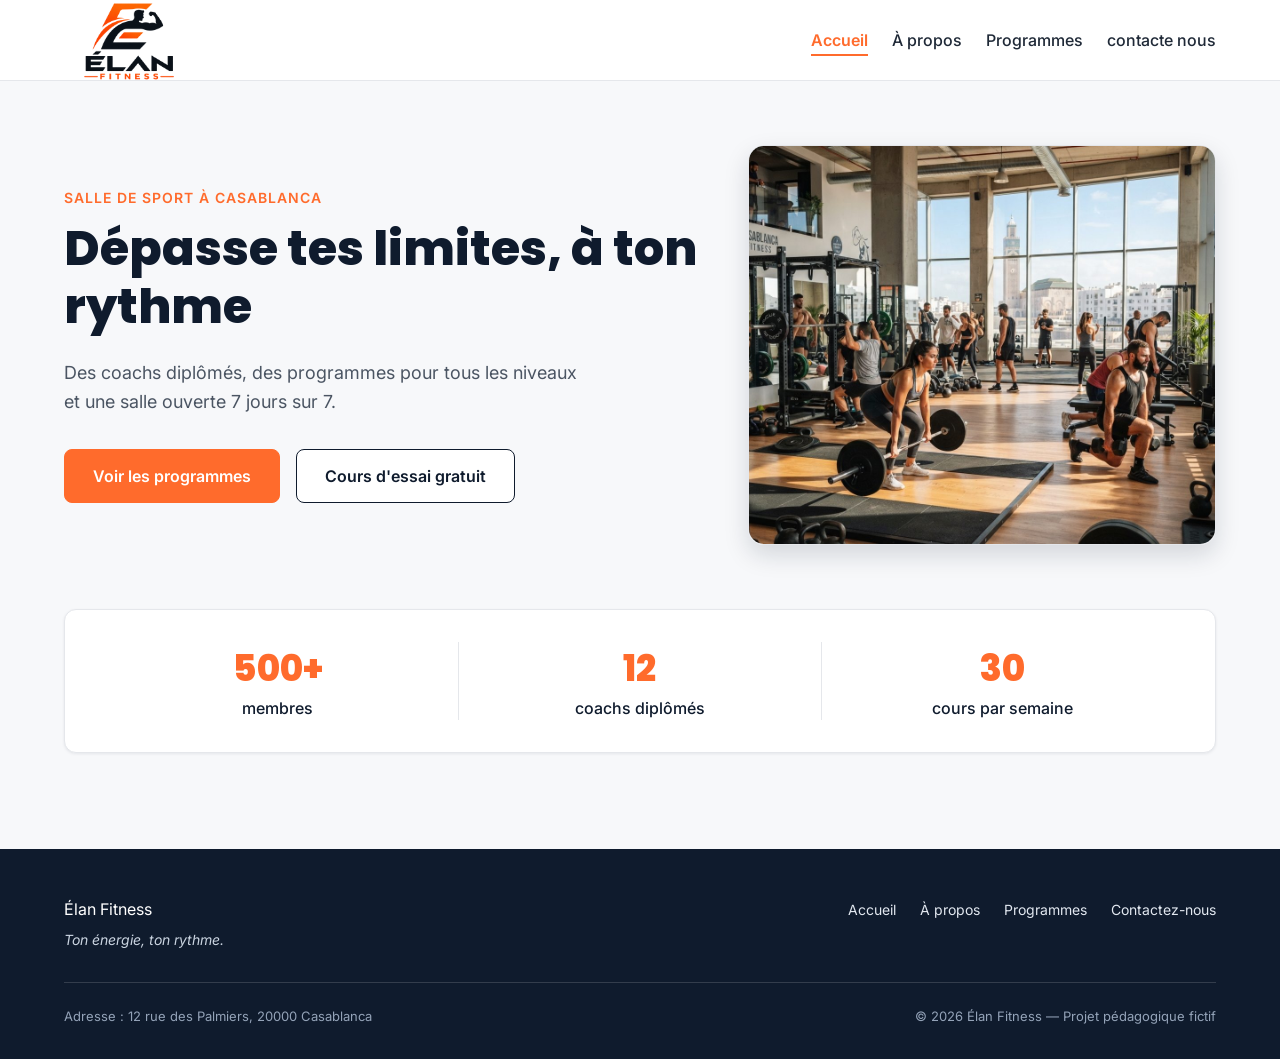
==== index.html @ 40d0f0f4 "modification sur la responsivete de sit et ajoute RADEME" ====
<!DOCTYPE html>
<html lang="fr">
<head>
  <meta charset="UTF-8">
  <meta name="viewport" content="width=device-width, initial-scale=1">
  <meta name="description" content="Élan Fitness, salle de sport à Casablanca : musculation, cardio, yoga et boxe fitness. Profitez de coachs diplômés, d’un accompagnement personnalisé et réservez votre séance d’essai.">
  <title>Élan Fitness | Salle de sport à Casablanca</title>

  <link rel="preconnect" href="https://fonts.googleapis.com">
  <link rel="preconnect" href="https://fonts.gstatic.com" crossorigin>
  <link href="https://fonts.googleapis.com/css2?family=Inter:wght@400;500;600&family=Poppins:wght@600;700;800&display=swap" rel="stylesheet">

  <link rel="stylesheet" href="style.css">
</head>
<body>

  <header class="en-tete">
    <div class="conteneur en-tete-contenu">
      <a href="accueil.html" class="logo"><img src="img/logo.png" alt="logo de la sit web elne èlan Fitness"></a>
      <input type="checkbox" id="menu-toggle">
      <label for="menu-toggle" class="menu-burger">☰</label>

      <nav aria-label="Navigation principale">
        <ul class="menu">
          <li><a href="accueil.html" class="lien-actif">Accueil</a></li>
          <li><a href="a_propose.html" >À propos</a></li>
          <li><a href="page_programmes.html" >Programmes</a></li>
          <li><a href="Contactez-nous.html" >contacte nous</a></li>
        </ul>
      </nav>
       
    </div>
  </header>

    <section id="accueil" class="hero">
      <div class="conteneur">

        <div class="hero-contenu">
          <div class="hero-texte">
            <p class="sur-titre">Salle de sport à Casablanca</p>
            <h1>Dépasse tes limites, à ton rythme</h1>
            <p class="hero-description">
              Des coachs diplômés, des programmes pour tous les niveaux et une salle ouverte 7 jours sur 7.
            </p>
            <div class="boutons">
              <a href="page_programmes.html" class="bouton bouton-principal">Voir les programmes</a>
              <a href="Contactez-nous.html" class="bouton bouton-secondaire">Cours d'essai gratuit</a>
            </div>
          </div>

          <img class="hero-image" src="img/hero.jpg" alt="Des personnes s'entraînent dans une salle de sport lumineuse à Casablanca">
        </div>
        <div class="chiffres">
          <div class="chiffre">
            <p class="chiffre-nombre">500+</p>
            <p>membres</p>
          </div>
          <div class="chiffre">
            <p class="chiffre-nombre">12</p>
            <p>coachs diplômés</p>
          </div>
          <div class="chiffre">
            <p class="chiffre-nombre">30</p>
            <p>cours par semaine</p>
          </div>
        </div>
      
    </section>
    <footer class="pied-de-page">
    <div class="conteneur">

      <div class="pied-haut">
        <div>
          <p class="logo logo-clair">Élan Fitness</p>
          <p class="slogan">Ton énergie, ton rythme.</p>
        </div>

        <nav aria-label="Navigation du pied de page">
          <ul class="menu menu-pied">
            <li><a href="accueil.html">Accueil</a></li>
            <li><a href="a_propose.html">À propos</a></li>
            <li><a href="page_programmes.html">Programmes</a></li>
            <li><a href="Contactez-nous.html">Contactez-nous</a></li>
          </ul>
        </nav>
      </div>

      <div class="pied-bas">
        <p>Adresse : 12 rue des Palmiers, 20000 Casablanca</p>
        <p>&copy; 2026 Élan Fitness — Projet pédagogique fictif</p>
      </div>

    </div>
  </footer>

</body>
</html>
---- style.css ----
* {
    box-sizing: border-box;
    margin: 0;
    padding: 0;
}

html {
    scroll-behavior: smooth;
}

body {
    font-family: 'Inter', Arial, sans-serif;
    font-size: 16px;
    line-height: 1.5;
    color: #1F2937;
    background-color: #F7F8FA;
}

h1,
h2,
h3,
h4 {
    font-family: 'Poppins', Arial, sans-serif;
    color: #0F1B2D;
}

a {
    color: inherit;
    text-decoration: none;
}

ul {
    list-style: none;
}

img {
    display: block;
    max-width: 100%;
}

a:focus-visible,
button:focus-visible {
    outline: 3px solid #FF6B2C;
    outline-offset: 2px;
}

.conteneur {
    width: 100%;
    max-width: 1200px;
    margin: 0 auto;
    padding: 0 24px;
}

.section {
    padding: 96px 0;
}

.section-blanche {
    background-color: #FFFFFF;
    border-top: 1px solid #E5E7EB;
    border-bottom: 1px solid #E5E7EB;
}

.section-titre {
    max-width: 640px;
    margin: 0 auto 64px;
    text-align: center;
}

.section-titre h2 {
    font-size: 32px;
    margin-bottom: 16px;
}

.section-titre h3 {
    font-size: 26px;
    margin-bottom: 12px;
}

.section-titre p {
    color: #4B5563;
}

.sur-titre {
    font-size: 14px;
    font-weight: 600;
    color: #FF6B2C;
    text-transform: uppercase;
    letter-spacing: 1px;
    margin-bottom: 12px;
}

.bouton {
    display: inline-block;
    padding: 14px 28px;
    border-radius: 8px;
    font-size: 16px;
    font-weight: 600;
    text-align: center;
    cursor: pointer;
}

.bouton-principal {
    background-color: #FF6B2C;
    border: 1px solid #FF6B2C;
    color: #FFFFFF;
}

.bouton-principal:hover {
    background-color: #F05817;
}

.bouton-secondaire {
    background-color: #FFFFFF;
    border: 1px solid #0F1B2D;
    color: #0F1B2D;
}

.bouton-secondaire:hover {
    background-color: #F3F4F6;
}

.cartes {
    display: flex;
    gap: 24px;
}

.carte {
    flex: 1;
    background-color: #FFFFFF;
    border: 1px solid #E5E7EB;
    border-radius: 12px;
    box-shadow: 0 1px 3px rgba(15, 27, 45, 0.08);
}

.icone {
    width: 48px;
    height: 48px;
    background-color: #FFF0EA;
    border-radius: 8px;
    display: flex;
    align-items: center;
    justify-content: center;
}

.icone img {
    width: 24px;
    height: 24px;
}

.icone-petite {
    width: 32px;
    height: 32px;
    border-radius: 50%;
}

.icone-petite img {
    width: 16px;
    height: 16px;
}

.en-tete {
    position: sticky;
    top: 0;
    z-index: 10;
    background-color: #FFFFFF;
    border-bottom: 1px solid #E5E7EB;
}

.en-tete-contenu {
    height: 80px;
    display: flex;
    align-items: center;
    justify-content: space-between;
}

.logo {
    display: flex;
    align-items: center;
}

.logo img {
    width: 130px;
    height: auto;
}


a :hover {
    background-color: #efe5e2;
    font-size: 12px;

}

.menu {
    display: flex;
    gap: 32px;
}

.menu a {
    font-weight: 500;
    padding-bottom: 4px;
    border-bottom: 2px solid transparent;
}

.menu a:hover {
    color: #FF6B2C;
}

.menu .lien-actif {
    color: #FF6B2C;
    font-weight: 600;
    border-bottom-color: #FF6B2C;
}

.hero {
    padding: 64px 0 96px;
}

.hero-contenu {
    display: flex;
    align-items: center;
    gap: 32px;
}

.hero-texte {
    flex: 7;
}

.hero-texte h1 {
    font-size: 48px;
    font-weight: 800;
    line-height: 1.2;
    margin-bottom: 24px;
}

.hero-description {
    max-width: 520px;
    font-size: 18px;
    line-height: 1.6;
    color: #4B5563;
    margin-bottom: 32px;
}

.boutons {
    display: flex;
    flex-wrap: wrap;
    gap: 16px;
}

.hero-image {
    flex: 5;
    min-width: 0;
    height: 400px;
    object-fit: cover;
    border-radius: 16px;
    border: 1px solid #E5E7EB;
    box-shadow: 0 10px 25px rgba(15, 27, 45, 0.15);
}

.chiffres {
    display: flex;
    margin-top: 64px;
    padding: 32px;
    background-color: #FFFFFF;
    border: 1px solid #E5E7EB;
    border-radius: 12px;
    box-shadow: 0 1px 3px rgba(15, 27, 45, 0.08);
}

.chiffre {
    flex: 1;
    text-align: center;
    font-weight: 500;
    color: #0F1B2D;
}

.chiffre+.chiffre {
    border-left: 1px solid #E5E7EB;
}

.chiffre-nombre {
    font-family: 'Poppins', Arial, sans-serif;
    font-size: 36px;
    font-weight: 800;
    color: #FF6B2C;
}

.carte-avantage {
    padding: 24px;
    background-color: #F7F8FA;
    box-shadow: none;
}

.carte-avantage .icone {
    margin-bottom: 20px;
}

.carte-avantage h3 {
    font-size: 20px;
    margin-bottom: 8px;
}

.carte-avantage p {
    color: #4B5563;
    line-height: 1.6;
}

.apropos-contenu {
    display: flex;
    align-items: center;
    gap: 64px;
}

.apropos-texte {
    flex: 7;
}

.apropos-texte h2 {
    font-size: 36px;
    line-height: 1.2;
    margin-bottom: 20px;
}

.apropos-texte p {
    color: #4B5563;
    line-height: 1.7;
    margin-bottom: 16px;
}

.valeurs {
    display: flex;
    gap: 16px;
    margin-top: 32px;
}

.valeur {
    flex: 1;
    display: flex;
    align-items: center;
    gap: 12px;
    padding: 12px 16px;
    background-color: #FFFFFF;
    border: 1px solid #E5E7EB;
    border-radius: 12px;
    font-family: 'Poppins', Arial, sans-serif;
    font-size: 14px;
    font-weight: 600;
    color: #0F1B2D;
}

.apropos-image {
    flex: 5;
    min-width: 0;
    height: 360px;
    object-fit: cover;
    border-radius: 16px;
    box-shadow: 0 10px 25px rgba(15, 27, 45, 0.15);
}

.carte-programme {
    display: flex;
    flex-direction: column;
    overflow: hidden;
}

.carte-programme>img {
    width: 100%;
    height: 200px;
    object-fit: cover;
}

.programme-corps {
    flex: 1;
    display: flex;
    flex-direction: column;
    padding: 20px;
}

.programme-corps h3 {
    font-size: 20px;
    margin-bottom: 8px;
}

.programme-corps p {
    font-size: 15px;
    color: #4B5563;
}

.etiquette {
    align-self: flex-start;
    padding: 4px 10px;
    margin-bottom: 12px;
    border-radius: 6px;
    font-size: 12px;
    font-weight: 600;
}

.etiquette-orange {
    background-color: #FFEDE5;
    color: #C2410C;
}

.etiquette-bleue {
    background-color: #DBEAFE;
    color: #1D4ED8;
}

.etiquette-verte {
    background-color: #D1FAE5;
    color: #047857;
}

.programme-corps .duree {
    display: flex;
    align-items: center;
    gap: 8px;
    margin-top: auto;
    padding-top: 16px;
    border-top: 1px solid #E5E7EB;
    font-size: 13px;
    font-weight: 600;
    color: #0F1B2D;
}

.programme-corps h3+p {
    margin-bottom: 16px;
}

.duree img {
    width: 16px;
    height: 16px;
}

.formules {
    margin-top: 96px;
}

.formule {
    position: relative;
    display: flex;
    flex-direction: column;
    padding: 28px;
}

.formule h4 {
    font-size: 20px;
}

.prix {
    margin: 8px 0 16px;
    font-family: 'Poppins', Arial, sans-serif;
    font-size: 30px;
    font-weight: 800;
    color: #FF6B2C;
}

.prix span {
    font-family: 'Inter', Arial, sans-serif;
    font-size: 16px;
    font-weight: 500;
    color: #4B5563;
}

.prix-note {
    margin: -8px 0 16px;
    font-size: 13px;
    color: #4B5563;
}

.formule-liste {
    flex: 1;
    margin-bottom: 24px;
}

.formule-liste li {
    padding-left: 28px;
    margin-bottom: 12px;
    font-size: 15px;
    background-image: url('img/icone-check.svg');
    background-repeat: no-repeat;
    background-position: left center;
    background-size: 16px;
}

.formule .bouton {
    display: block;
}

.formule-populaire {
    border: 2px solid #FF6B2C;
    box-shadow: 0 10px 25px rgba(255, 107, 44, 0.2);
}

.badge-populaire {
    position: absolute;
    top: -14px;
    left: 50%;
    transform: translateX(-50%);
    padding: 4px 14px;
    background-color: #FF6B2C;
    border-radius: 999px;
    font-size: 12px;
    font-weight: 700;
    text-transform: uppercase;
    color: #FFFFFF;
}

.pied-de-page {
    padding: 48px 0 32px;
    background-color: #0F1B2D;
    color: #FFFFFF;
}

.pied-haut {
    display: flex;
    justify-content: space-between;
    align-items: flex-start;
    padding-bottom: 32px;
    border-bottom: 1px solid rgba(255, 255, 255, 0.15);
}

.logo-clair {
    color: #FFFFFF;
}

.slogan {
    margin-top: 8px;
    font-size: 14px;
    font-style: italic;
    color: #CBD5E1;
}

.menu-pied {
    gap: 24px;
}

.menu-pied a {
    font-size: 14px;
    font-weight: 400;
    color: #E2E8F0;
}

.pied-bas {
    display: flex;
    justify-content: space-between;
    margin-top: 24px;
    font-size: 13px;
    color: #94A3B8;
}

.contact {
    justify-content: center;
    min-height: 450px;
    display: flex;
    align-items: center;
    padding: 50px 20px;
    background-color: #ebf1f7;

}

.btn {

    border-radius: 25px;
    background-color: #C2410C;
    border: none;
    padding: 14px;
    margin-bottom: 15px;
    width: 100%;
    outline: none;



}

.contactContr textarea {
    height: 100px;
    resize: none;

}

.contactContr input,
.contactContr textarea {
    width: 100%;
    border: none;
    outline: none;
    border-radius: 25px;
    padding: 14px 18px;
    margin-bottom: 15px;
    background-color: #e8f4ff;
}

.contactContr p {

    margin-bottom: 5px;
    color: #333;
}

.contact-info {
    display: flex;
    justify-content: center;
    margin-top: 35px;
    padding-top: 20px;
    border-top: 1px solid #ddd;
    word-spacing: 0.3em;
}

.menu-burger {
    display: none;
}

#menu-toggle {
    display: none;
}

/* pc*/

@media (min-width: 769px) {

    .en-tete-contenu {
        display: flex;
        align-items: center;
        justify-content: space-between;
    }

    nav {
        display: block;
    }

    .menu {
        display: flex;
        gap: 24px;
    }
    

    
}

/* tablet*/
@media (min-width: 481px) and (max-width: 768px) {

    .en-tete-contenu {
        display: flex;
        align-items: center;
        gap: 16px;
    }

    nav {
        display: block;
    }

    .menu {
        display: flex;
        gap: 20px;
    }

    .menu-burger {
        display: none;
    }
    .cartes {
    display: grid;
    grid-template-columns: repeat(2, 1fr);
    gap: 20px;
  }

  
  .carte-programme > img {
    width: 100%;
    height: 200px;
    object-fit: cover;
  }
   
 
}




/* tele */
@media (max-width: 480px) {

  .en-tete-contenu {
    display: flex;
    align-items: center;
    justify-content: space-between;
  }

  .menu-burger {
    display: block;
    font-size: 28px;
    cursor: pointer;
  }

  nav {
    display: none;
  }

  #menu-toggle:checked ~ nav {
    display: block;
  }

  .menu {
    display: flex;
    flex-direction: column;
    gap: 12px;
  }

  /* Les cartes sur téléphone */
  .cartes {
    display: grid;
    grid-template-columns: 1fr;
    gap: 20px;
  }

  .carte-programme > img {
    width: 100%;
    height: 200px;
    object-fit: cover;
  }

  .conteneur {
    padding-left: 16px;
    padding-right: 16px;
  }
}
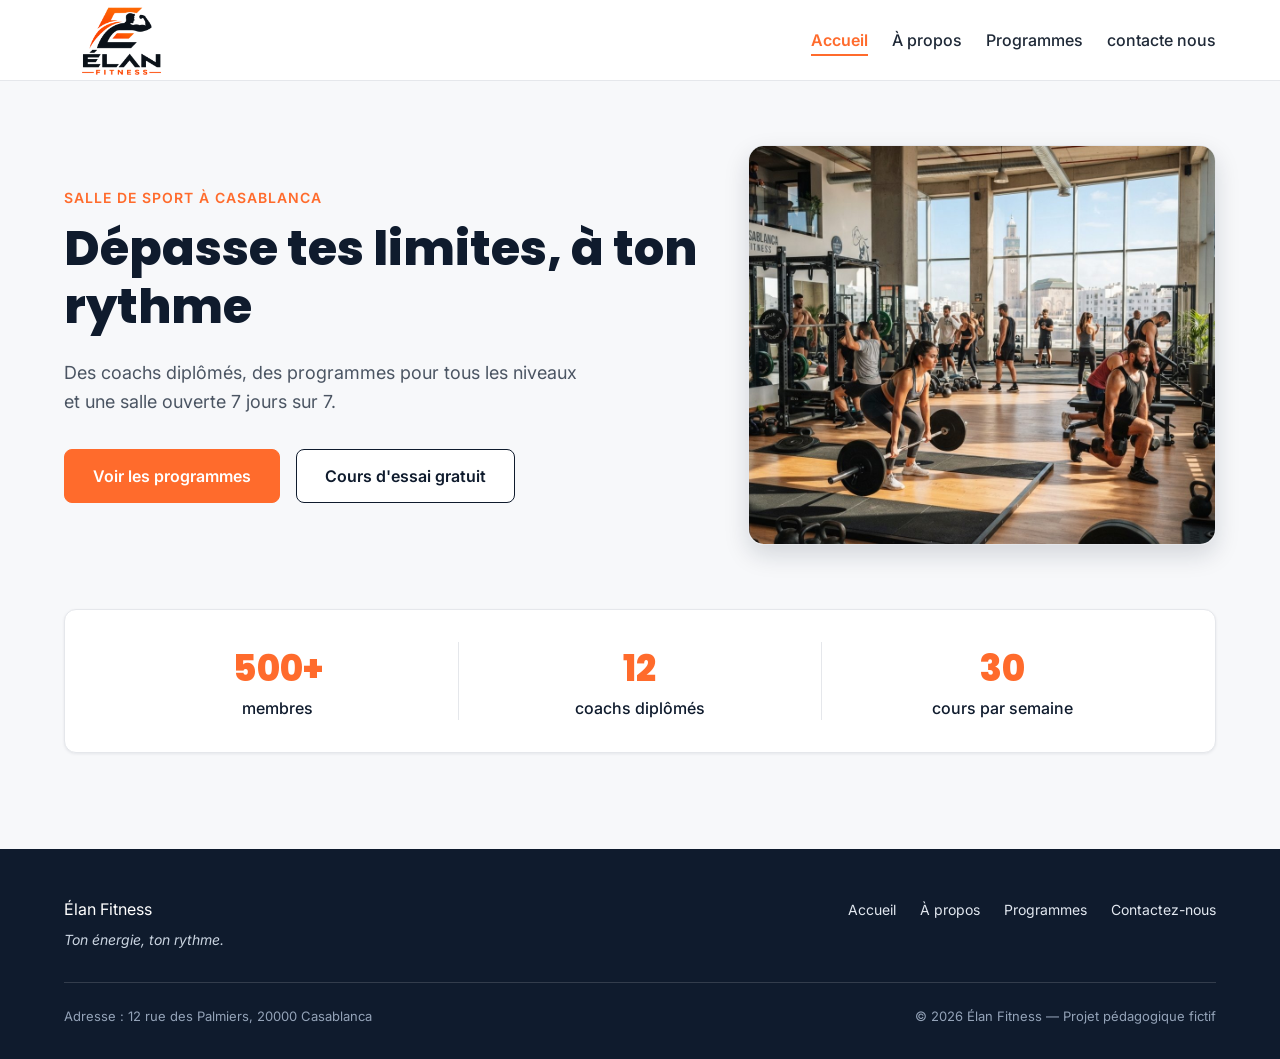
==== commit daa9c400: "modifction sur la parti contact sur laa page contacter nous" ====
--- a/index.html
+++ b/index.html
@@ -16,13 +16,13 @@
 
   <header class="en-tete">
     <div class="conteneur en-tete-contenu">
-      <a href="accueil.html" class="logo"><img src="img/logo.png" alt="logo de la sit web elne èlan Fitness"></a>
+      <a href="index.html" class="logo"><img src="img/logo.png" alt="logo de la sit web elne èlan Fitness"></a>
       <input type="checkbox" id="menu-toggle">
       <label for="menu-toggle" class="menu-burger">☰</label>
 
       <nav aria-label="Navigation principale">
         <ul class="menu">
-          <li><a href="accueil.html" class="lien-actif">Accueil</a></li>
+          <li><a href="index.html" class="lien-actif">Accueil</a></li>
           <li><a href="a_propose.html" >À propos</a></li>
           <li><a href="page_programmes.html" >Programmes</a></li>
           <li><a href="Contactez-nous.html" >contacte nous</a></li>
--- a/style.css
+++ b/style.css
@@ -180,7 +180,7 @@
 }
 
 .logo img {
-    width: 130px;
+    width: 115px;
     height: auto;
 }
 
@@ -596,12 +596,25 @@
 }
 
 .contact-info {
-    display: flex;
-    justify-content: center;
-    margin-top: 35px;
-    padding-top: 20px;
-    border-top: 1px solid #ddd;
-    word-spacing: 0.3em;
+  max-width: 600px;
+  margin: 20px auto 40px;
+  padding: 20px;
+  background-color: #FFFFFF;
+  border: 1px solid #E5E7EB;
+  border-radius: 12px;
+  box-shadow: 0 2px 8px rgba(15, 27, 45, 0.08);
+}
+
+.contact-info h4 {
+  color: #0F1B2D;
+  font-size: 18px;
+  margin-bottom: 8px;
+}
+
+.contact-info p {
+  color: #FF6B2C;
+  font-size: 16px;
+  margin-bottom: 16px;
 }
 
 .menu-burger {
@@ -612,7 +625,7 @@
     display: none;
 }
 
-/* pc*/
+/* mn pc*/
 
 @media (min-width: 769px) {
 
@@ -704,7 +717,7 @@
     gap: 12px;
   }
 
-  /* Les cartes sur téléphone */
+  
   .cartes {
     display: grid;
     grid-template-columns: 1fr;
